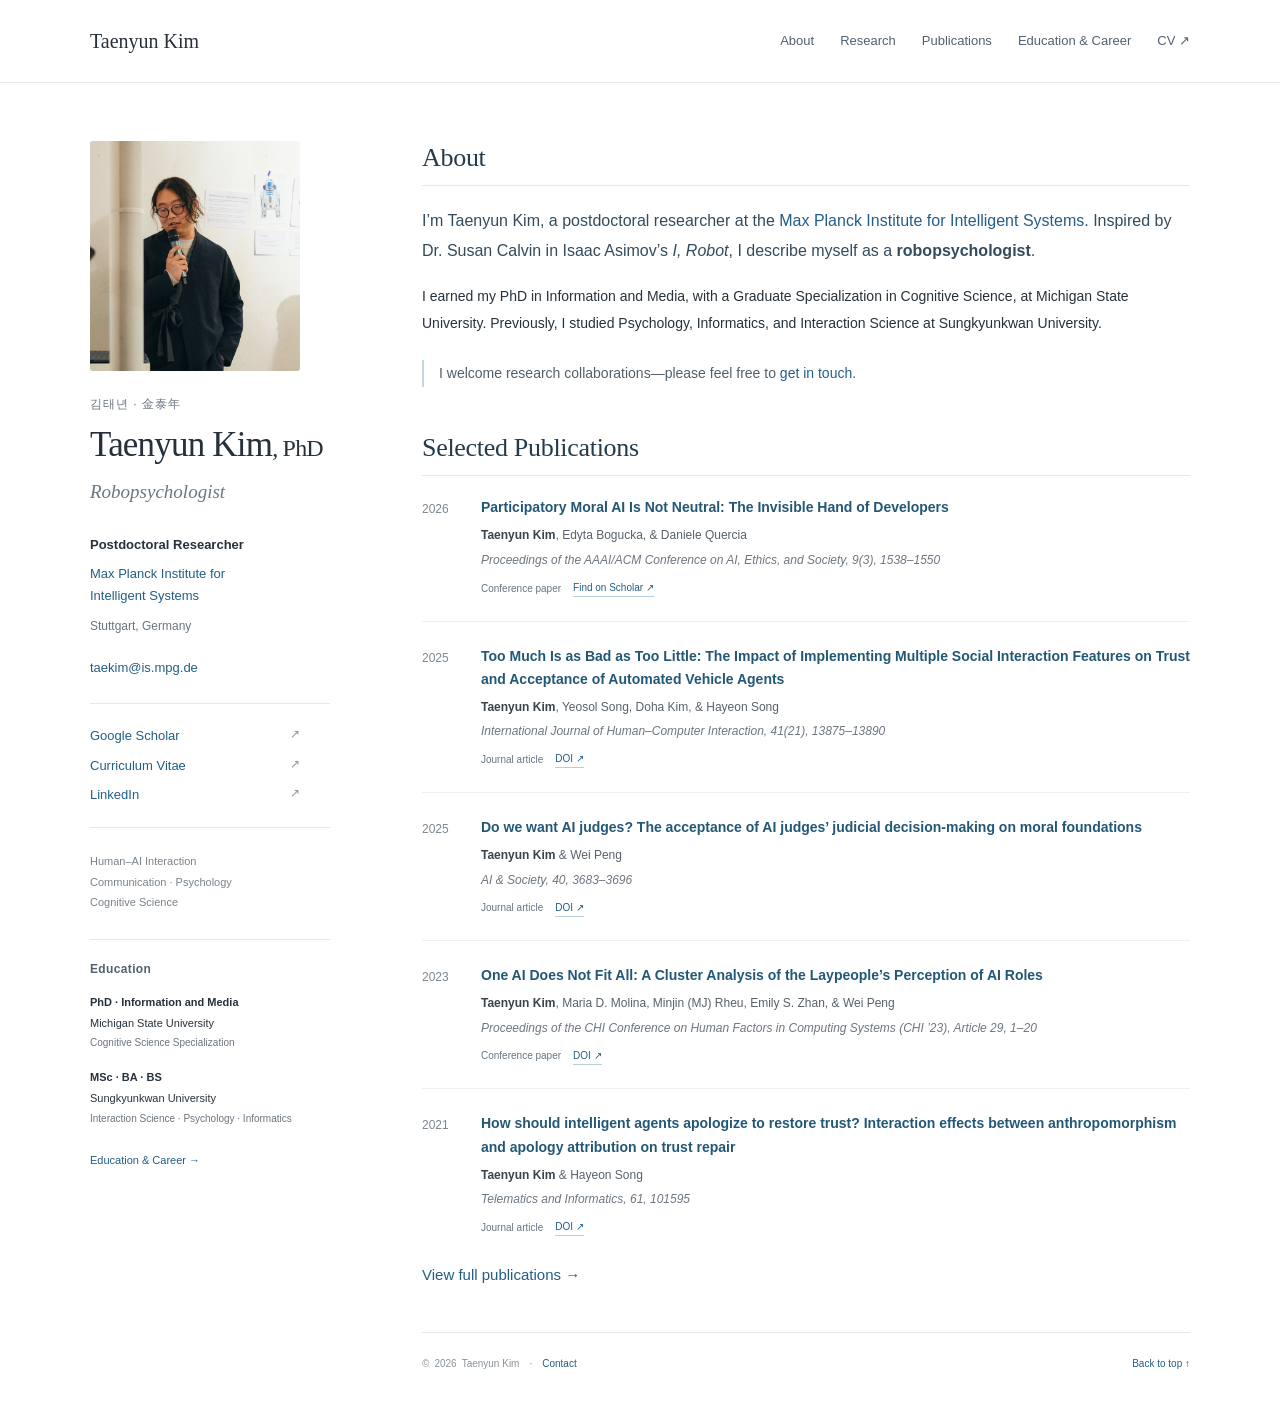
==== index.html @ 1da8526d "Shorten sidebar education and link Education and Career page" ====
<!doctype html>
<html lang="en">
<head>
<meta charset="utf-8"><meta name="viewport" content="width=device-width,initial-scale=1">
<meta name="description" content="Taenyun Kim, PhD — Postdoctoral Researcher at the Max Planck Institute for Intelligent Systems. Research on human–AI interaction, trust, and morality.">
<meta name="theme-color" content="#ffffff"><title>Taenyun Kim | Academic Website</title>
<link rel="stylesheet" href="publications.css">
<style>.profile-photo{position:relative;width:210px;max-width:100%;aspect-ratio:21/23;overflow:hidden;border-radius:3px;margin:0 0 23px;background:#eee}.profile-photo img{position:absolute;width:200%;height:auto;max-width:none;left:-22%;top:-62%}@media(max-width:600px){.profile-photo{width:180px;margin-bottom:20px}}</style>
<style>
#about{margin-bottom:44px}#about>p:first-of-type{font-size:16px;line-height:1.9;color:#344b5d}
.research-story{display:grid;grid-template-columns:minmax(0,1fr);gap:24px}
.intro-quote{margin:0;padding:18px 22px;background:#f7f9fb;border-left:2px solid #c5d7e3}
.intro-quote blockquote{margin:0;font:italic 14px/1.85 Georgia,'Times New Roman',serif;color:#667681}
.intro-quote blockquote p{margin:0 0 10px}
.intro-quote figcaption{font-size:10px;line-height:1.7;color:#6c747d}
.research-introduction p,.research-focus p{font-size:14px;line-height:1.95}
.research-introduction>p:first-child:first-letter{font-family:Georgia,'Times New Roman',serif}
.research-focus{margin-top:8px;color:#52616f}
@media(min-width:1400px){.page-layout{max-width:1200px;grid-template-columns:260px minmax(0,1fr);gap:72px}.header-inner{max-width:1200px}.research-story{grid-template-columns:minmax(0,.85fr) minmax(0,1.25fr);gap:28px;align-items:start}.intro-quote{padding:16px 18px}}
@media(max-width:600px){.intro-quote{padding:16px}.intro-quote blockquote{font-size:13px}.research-story{gap:20px}#about>p:first-of-type{font-size:15px}}
</style>
<style>
.profile{position:static}
.profile-education{margin:26px 0 0;padding-top:20px;border-top:1px solid var(--line)}
.profile-education h2{font:600 12px/1.5 var(--sans);letter-spacing:.03em;border:0;padding:0;margin:0 0 16px;color:#52616f}
.profile-education .education-list>div{display:block;margin-bottom:18px}
.profile-education .dates{display:block;font-size:10px;margin-bottom:3px}
.profile-education .education-list h3{font-size:11px;line-height:1.6}
.profile-education .education-list p{font-size:11px;line-height:1.6;margin:3px 0}
.profile-education .education-list .detail{font-size:10px}
@media(max-width:600px){.profile-education .education-list{display:grid;grid-template-columns:repeat(auto-fit,minmax(180px,1fr));gap:0 20px}.profile-education{margin-top:22px}}
</style></head>
<body>
<a class="skip" href="#main">Skip to content</a>
<header class="site-header"><div class="header-inner"><a class="site-name" href="#">Taenyun Kim</a><nav aria-label="Main navigation"><a href="#about">About</a><a href="research.html">Research</a><a href="publications.html">Publications</a><a href="background.html">Education &amp; Career</a><a href="https://drive.google.com/file/d/1VR3HhSXEmFa_HdypXKgpHRJdRjSdIzKg/view" target="_blank" rel="noopener">CV ↗</a></nav></div></header>
<div class="page-layout">
<aside class="profile" aria-label="Researcher profile">
<div class="profile-photo"><img src="assets/taenyun-kim.jpg" alt="Taenyun Kim speaking at a research presentation" width="1280" height="1920" fetchpriority="high"></div>
<p class="name-korean" lang="ko">김태년 · 金泰年</p><h1>Taenyun Kim<span>, PhD</span></h1><p class="identity">Robopsychologist</p>
<div class="affiliation"><strong>Postdoctoral Researcher</strong><a href="https://is.mpg.de/" target="_blank" rel="noopener">Max Planck Institute for<br>Intelligent Systems</a><p>Stuttgart, Germany</p></div>
<a class="profile-email" href="mailto:taekim@is.mpg.de">taekim@is.mpg.de</a>
<ul class="profile-links"><li><a href="https://scholar.google.com/citations?user=Z7eBaGgAAAAJ" target="_blank" rel="noopener">Google Scholar <span>↗</span></a></li><li><a href="https://drive.google.com/file/d/1VR3HhSXEmFa_HdypXKgpHRJdRjSdIzKg/view" target="_blank" rel="noopener">Curriculum Vitae <span>↗</span></a></li><li><a href="https://www.linkedin.com/in/taenyunkim/" target="_blank" rel="noopener">LinkedIn <span>↗</span></a></li></ul>
<p class="profile-note">Human–AI Interaction<br>Communication · Psychology<br>Cognitive Science</p>
<section id="education" class="profile-education"><h2>Education</h2><div class="education-list"><div><h3>PhD · Information and Media</h3><p>Michigan State University</p><p class="detail">Cognitive Science Specialization</p></div><div><h3>MSc · BA · BS</h3><p>Sungkyunkwan University</p><p class="detail">Interaction Science · Psychology · Informatics</p></div></div><a href="background.html" style="font-size:11px">Education &amp; Career →</a></section></aside>
<main id="main">
<section id="about"><h2>About</h2>
<p>I’m Taenyun Kim, a postdoctoral researcher at the <a href="https://is.mpg.de/">Max Planck Institute for Intelligent Systems</a>. Inspired by Dr. Susan Calvin in Isaac Asimov’s <cite>I, Robot</cite>, I describe myself as a <strong>robopsychologist</strong>.</p>

<p>I earned my PhD in Information and Media, with a Graduate Specialization in Cognitive Science, at Michigan State University. Previously, I studied Psychology, Informatics, and Interaction Science at Sungkyunkwan University.</p>
<p class="collaboration">I welcome research collaborations—please feel free to <a href="mailto:taekim@is.mpg.de">get in touch</a>.</p></section>


<section class="publication-overview" id="selected-publications"><h2>Selected Publications</h2><ol class="publication-list"><li data-year="2026" data-topics="[&quot;Morality &amp; ethics&quot;, &quot;Generative AI&quot;]"><div class="pub-year">2026</div><div><h3><a href="https://scholar.google.com/scholar?q=Participatory%20Moral%20AI%20Is%20Not%20Neutral%3A%20The%20Invisible%20Hand%20of%20Developers" target="_blank" rel="noopener">Participatory Moral AI Is Not Neutral: The Invisible Hand of Developers</a></h3><p><strong>Taenyun Kim</strong>, Edyta Bogucka, &amp; Daniele Quercia</p><p class="venue">Proceedings of the AAAI/ACM Conference on AI, Ethics, and Society, 9(3), 1538–1550</p><div class="pub-meta"><span class="pub-type">Conference paper</span><a class="paper-link" href="https://scholar.google.com/scholar?q=Participatory%20Moral%20AI%20Is%20Not%20Neutral%3A%20The%20Invisible%20Hand%20of%20Developers" target="_blank" rel="noopener">Find on Scholar ↗</a></div></div></li><li data-year="2025" data-topics="[&quot;Trust &amp; cooperation&quot;, &quot;Minds &amp; mental models&quot;]"><div class="pub-year">2025</div><div><h3><a href="https://doi.org/10.1080/10447318.2025.2477744" target="_blank" rel="noopener">Too Much Is as Bad as Too Little: The Impact of Implementing Multiple Social Interaction Features on Trust and Acceptance of Automated Vehicle Agents</a></h3><p><strong>Taenyun Kim</strong>, Yeosol Song, Doha Kim, &amp; Hayeon Song</p><p class="venue">International Journal of Human–Computer Interaction, 41(21), 13875–13890</p><div class="pub-meta"><span class="pub-type">Journal article</span><a class="paper-link" href="https://doi.org/10.1080/10447318.2025.2477744" target="_blank" rel="noopener">DOI ↗</a></div></div></li><li data-year="2025" data-topics="[&quot;Morality &amp; ethics&quot;]"><div class="pub-year">2025</div><div><h3><a href="https://doi.org/10.1007/s00146-024-02121-9" target="_blank" rel="noopener">Do we want AI judges? The acceptance of AI judges’ judicial decision-making on moral foundations</a></h3><p><strong>Taenyun Kim</strong> &amp; Wei Peng</p><p class="venue">AI &amp; Society, 40, 3683–3696</p><div class="pub-meta"><span class="pub-type">Journal article</span><a class="paper-link" href="https://doi.org/10.1007/s00146-024-02121-9" target="_blank" rel="noopener">DOI ↗</a></div></div></li><li data-year="2023" data-topics="[&quot;Minds &amp; mental models&quot;]"><div class="pub-year">2023</div><div><h3><a href="https://doi.org/10.1145/3544548.3581340" target="_blank" rel="noopener">One AI Does Not Fit All: A Cluster Analysis of the Laypeople’s Perception of AI Roles</a></h3><p><strong>Taenyun Kim</strong>, Maria D. Molina, Minjin (MJ) Rheu, Emily S. Zhan, &amp; Wei Peng</p><p class="venue">Proceedings of the CHI Conference on Human Factors in Computing Systems (CHI ’23), Article 29, 1–20</p><div class="pub-meta"><span class="pub-type">Conference paper</span><a class="paper-link" href="https://doi.org/10.1145/3544548.3581340" target="_blank" rel="noopener">DOI ↗</a></div></div></li><li data-year="2021" data-topics="[&quot;Trust &amp; cooperation&quot;, &quot;Minds &amp; mental models&quot;]"><div class="pub-year">2021</div><div><h3><a href="https://doi.org/10.1016/j.tele.2021.101595" target="_blank" rel="noopener">How should intelligent agents apologize to restore trust? Interaction effects between anthropomorphism and apology attribution on trust repair</a></h3><p><strong>Taenyun Kim</strong> &amp; Hayeon Song</p><p class="venue">Telematics and Informatics, 61, 101595</p><div class="pub-meta"><span class="pub-type">Journal article</span><a class="paper-link" href="https://doi.org/10.1016/j.tele.2021.101595" target="_blank" rel="noopener">DOI ↗</a></div></div></li></ol><p style="margin-top:24px"><a href="publications.html">View full publications →</a></p></section>

<footer>© <span id="year">2026</span> Taenyun Kim <span class="footer-dot">·</span> <a href="mailto:taekim@is.mpg.de">Contact</a><a class="back-top" href="#">Back to top ↑</a></footer>
</main></div><script>document.getElementById('year').textContent=new Date().getFullYear();</script>


<script>if(location.hash === "#publications") location.replace("publications.html"); if(location.hash === "#research") location.replace("research.html");</script>
</body></html>
---- publications.css ----
:root{--ink:#26313b;--muted:#6c747d;--blue:#235e87;--line:#e5e8ec;--serif:Georgia,'Times New Roman',serif;--sans:-apple-system,BlinkMacSystemFont,'Segoe UI',Arial,sans-serif}*{box-sizing:border-box}html{scroll-behavior:smooth;scroll-padding-top:95px}body{margin:0;color:var(--ink);background:#fff;font:15px/1.8 var(--sans);-webkit-font-smoothing:antialiased}a{color:var(--blue);text-decoration:none}a:hover{text-decoration:underline;text-underline-offset:3px}a:focus-visible{outline:2px solid var(--blue);outline-offset:4px}strong{font-weight:600}.site-header{border-bottom:1px solid var(--line);background:#fff}.header-inner{max-width:1100px;margin:auto;display:flex;justify-content:space-between;align-items:center;padding:23px 0}.site-name{font-family:var(--serif);font-size:20px;color:var(--ink)}nav{display:flex;gap:26px;font-size:13px}nav a{color:#52616f}.page-layout{max-width:1100px;margin:58px auto 0;display:grid;grid-template-columns:260px minmax(0,1fr);gap:72px}.profile{align-self:start;position:sticky;top:40px;padding-right:20px}.name-korean{font-size:12px;color:var(--muted);letter-spacing:1px;margin:0 0 8px}h1{font:normal 35px/1.2 var(--serif);letter-spacing:-.8px;margin:0 0 9px}h1 span{font-size:24px}.identity{font-family:var(--serif);font-style:italic;color:#6b7680;font-size:19px;margin:0 0 25px}.affiliation{font-size:13px;line-height:1.7}.affiliation strong{display:block;margin-bottom:7px}.affiliation a{display:block}.affiliation p{margin:9px 0 17px;color:var(--muted);font-size:12px}.profile-email{font-size:13px}.profile-links{list-style:none;margin:23px 0;padding:14px 0;border-top:1px solid var(--line);border-bottom:1px solid var(--line);font-size:13px}.profile-links li{margin:6px 0}.profile-links a{display:flex;justify-content:space-between;max-width:210px}.profile-links span{color:#8796a3;font-size:12px}.profile-note{font-size:11px;color:#7a828a;line-height:1.9;margin-top:22px}main{min-width:0}section{margin:0 0 44px}h2{font:normal 26px/1.3 var(--serif);color:#253b4d;letter-spacing:-.3px;margin:0 0 20px;padding-bottom:10px;border-bottom:1px solid var(--line)}p{margin:0 0 16px}#about p{font-size:14px;line-height:1.95}.collaboration{padding-left:15px;border-left:2px solid #c5d7e3;color:#52606a;margin-top:23px}.research-list{margin:0}.research-list>div{margin:0 0 16px;padding-left:15px;position:relative}.research-list>div:before{content:'·';position:absolute;left:0;top:-1px;color:var(--blue);font-weight:bold}dt{font-size:14px;font-weight:600}dd{font-size:13px;color:var(--muted);margin:2px 0 0}.section-heading{display:flex;justify-content:space-between;align-items:baseline;border-bottom:1px solid var(--line);gap:15px}.section-heading h2{border:0;margin:0;padding-bottom:10px}.section-heading>a{font-size:11px;white-space:nowrap}.section-note{font-size:12px;color:var(--muted);margin-top:12px;margin-bottom:20px}.publication-list{list-style:none;padding:0;margin:0}.publication-list li{display:grid;grid-template-columns:43px minmax(0,1fr);gap:16px;padding:0 0 23px;margin-bottom:23px;border-bottom:1px solid #eef0f2}.publication-list li:last-child{margin-bottom:0;border:0;padding-bottom:0}.pub-year{font-size:12px;color:#7c8791;padding-top:3px;font-variant-numeric:tabular-nums}h3{font-size:14px;font-weight:600;line-height:1.65;margin:0 0 6px}.publication-list h3 a{color:#235776}.publication-list p{font-size:12px;line-height:1.8;margin:3px 0;color:#58616b}.publication-list p strong{color:#39434d}.publication-list .venue{font-style:italic;color:#6d7680}.paper-link{font-size:10px;border-bottom:1px solid #b8cedc;display:inline-block;margin-top:5px;line-height:1.6}.education-list>div{display:grid;grid-template-columns:92px minmax(0,1fr);gap:16px;margin-bottom:22px}.dates{font-size:12px;color:#7c8791;padding-top:2px;font-variant-numeric:tabular-nums}.education-list h3{margin:0;font-size:13px}.education-list p{font-size:12px;margin:2px 0}.education-list .detail{color:var(--muted);font-size:11px}footer{border-top:1px solid var(--line);padding:22px 0 35px;font-size:10px;color:#8a929a;display:flex;align-items:center;gap:5px}.footer-dot{margin:0 5px}.back-top{margin-left:auto}.skip{position:absolute;top:-100px;left:10px;padding:8px;background:white}.skip:focus{top:4px;z-index:5}@media(max-width:1190px){.header-inner,.page-layout{margin-left:40px;margin-right:40px}.page-layout{gap:48px;grid-template-columns:235px minmax(0,1fr)}}@media(max-width:800px){.header-inner,.page-layout{margin-left:25px;margin-right:25px}.page-layout{grid-template-columns:200px minmax(0,1fr);gap:30px}.profile{padding-right:0}h1{font-size:29px}h1 span{font-size:20px}nav{gap:18px;font-size:12px}.section-heading{display:block}.section-heading>a{display:inline-block;padding-bottom:10px}.section-heading h2{padding-bottom:6px}}@media(max-width:600px){html{scroll-padding-top:20px}.header-inner{padding:17px 0;align-items:flex-start;gap:20px}.site-name{display:none}nav{gap:20px;flex-wrap:wrap;row-gap:8px;font-size:12px}.page-layout{display:block;margin-top:35px}.profile{position:static;border-bottom:1px solid var(--line);padding-bottom:25px;margin-bottom:30px}h1{font-size:35px}.identity{margin-bottom:18px}.affiliation{font-size:13px}.affiliation a br{display:none}.affiliation p{margin-bottom:9px}.profile-links{display:flex;gap:20px;border:0;margin:12px 0 0;padding:0;font-size:12px}.profile-links a{gap:5px}.profile-note{display:none}h2{font-size:24px}#about p{font-size:14px}section{margin-bottom:35px}.section-heading{display:flex;align-items:baseline}.section-heading h2{font-size:23px}.section-heading>a{font-size:10px;padding-bottom:0}.publication-list li{gap:10px;grid-template-columns:35px minmax(0,1fr)}.publication-list h3{font-size:13px}.education-list>div{grid-template-columns:78px minmax(0,1fr);gap:12px}.dates{font-size:11px}}@media(prefers-reduced-motion:reduce){html{scroll-behavior:auto}}

.publication-filters[hidden],.publication-list>li[hidden],#publication-empty[hidden]{display:none}.publication-filters{display:flex;align-items:end;gap:14px;background:#f7f9fb;border:1px solid var(--line);border-radius:4px;padding:15px;margin:20px 0 10px}.publication-filters>div{display:flex;flex-direction:column;gap:5px}.publication-filters>div:nth-child(2){flex:1;min-width:0}.publication-filters label{font-size:11px;font-weight:600;color:#52616f}.publication-filters select{font:12px var(--sans);background:white;color:var(--ink);border:1px solid #ccd5dd;border-radius:3px;padding:9px 28px 9px 10px;min-height:36px;max-width:100%}.publication-filters button{font:11px var(--sans);background:white;color:var(--blue);border:1px solid #ccd5dd;border-radius:3px;padding:9px 10px;min-height:36px;cursor:pointer}.publication-filters button:disabled{opacity:.45;cursor:default}.publication-filters :focus-visible{outline:2px solid var(--blue);outline-offset:3px}.publication-count{font-size:11px;color:var(--muted);margin:12px 0 24px}.pub-meta{display:flex;align-items:center;gap:12px;margin-top:8px}.pub-meta .paper-link{margin:0}.pub-type{font-size:10px;color:#657583}.pub-topics{display:flex;flex-wrap:wrap;gap:5px;margin-top:9px}.pub-topics span{font-size:9px;line-height:1.7;color:#617483;background:#f1f5f8;border-radius:3px;padding:2px 6px}.publication-note{font-size:10px;color:#7a828a;margin-top:25px;border-top:1px solid var(--line);padding-top:15px}#publication-empty{font-size:13px;color:var(--muted);padding:25px 0}@media(max-width:650px){.publication-filters{flex-wrap:wrap;gap:10px}.publication-filters>div:first-child{flex:0 0 90px}.publication-filters>div:nth-child(2){flex:1 1 180px}.publication-filters button{margin-left:auto}}

/* Topic bubbles and expandable publication years */
.publication-filters{display:block;background:transparent;border:0;padding:0;margin:22px 0 12px}
.topic-picker{border:0;padding:0;margin:0;min-width:0}
.topic-picker legend{font-size:12px;font-weight:600;color:var(--ink);padding:0}
.topic-hint{font-size:11px;color:var(--muted);margin:4px 0 12px}
.topic-bubbles{display:flex;flex-wrap:wrap;gap:8px}
.publication-filters .topic-bubble{border-radius:999px;padding:8px 13px;min-height:38px;background:#f5f8fa;color:#405d72;border:1px solid #dbe4eb;font-size:12px;margin:0;line-height:1.4}
.publication-filters .topic-bubble:hover{background:#e8f0f6;border-color:#9bb8cd}
.publication-filters .topic-bubble[aria-pressed="true"]{background:var(--blue);border-color:var(--blue);color:#fff}
.publication-year-group{border-top:1px solid var(--line);margin:0}
.publication-year-group[hidden]{display:none}
.publication-year-group summary{cursor:pointer;display:flex;align-items:center;gap:12px;padding:17px 0;list-style:none}
.publication-year-group summary::-webkit-details-marker{display:none}
.publication-year-group summary:before{content:'›';font-size:25px;color:var(--blue);line-height:1;transition:transform .15s}
.publication-year-group[open] summary:before{transform:rotate(90deg)}
.publication-year-group summary h3{font:normal 23px var(--serif);margin:0;color:#253b4d}
.year-count{font-size:11px;color:var(--muted);margin-left:auto}
.publication-year-group summary:focus-visible{outline:2px solid var(--blue);outline-offset:3px}
.publication-year-group .publication-list{padding:5px 0 26px}
.publication-year-group .publication-list>li{display:block;padding-left:0}
.publication-year-group .pub-year{display:none}
@media(prefers-reduced-motion:reduce){.publication-year-group summary:before{transition:none}}
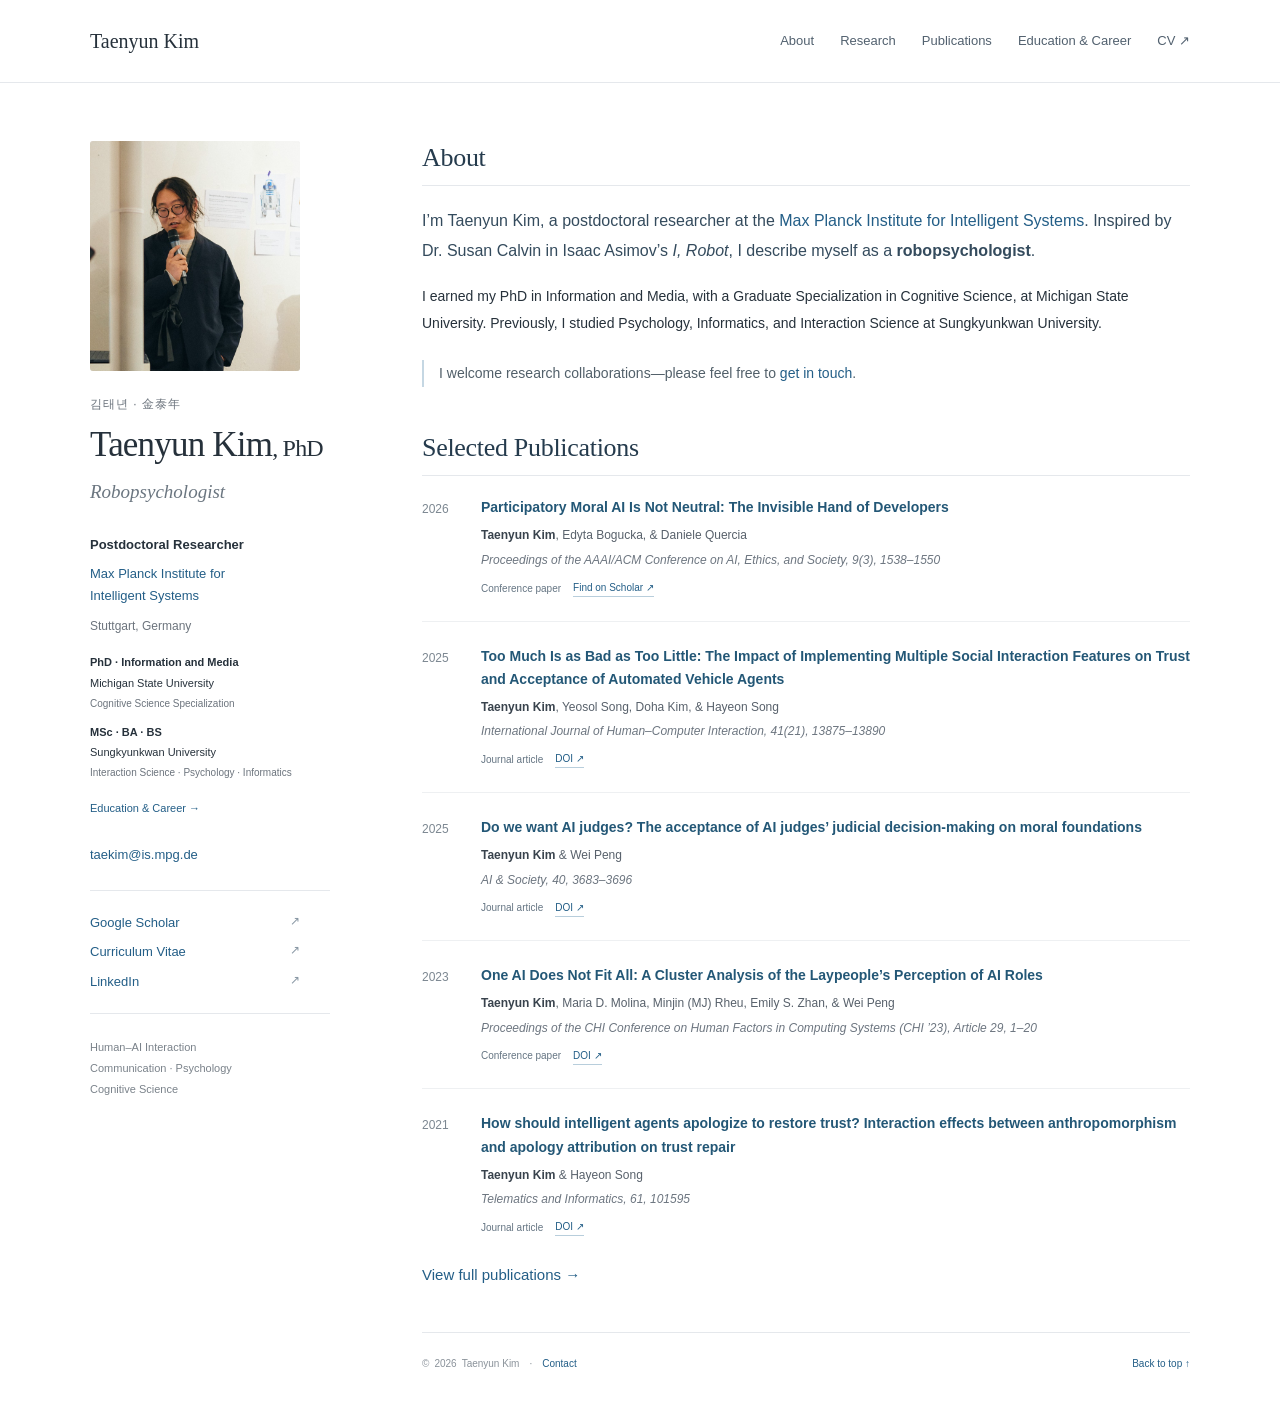
==== commit 82de7469: "Place compact academic background below affiliation without Education heading" ====
--- a/index.html
+++ b/index.html
@@ -29,7 +29,7 @@
 .profile-education .education-list p{font-size:11px;line-height:1.6;margin:3px 0}
 .profile-education .education-list .detail{font-size:10px}
 @media(max-width:600px){.profile-education .education-list{display:grid;grid-template-columns:repeat(auto-fit,minmax(180px,1fr));gap:0 20px}.profile-education{margin-top:22px}}
-</style></head>
+</style><style>.profile .profile-education{margin:18px 0 20px;padding-top:0;border-top:0}.profile .profile-education .education-list>div{margin-bottom:12px}</style></head>
 <body>
 <a class="skip" href="#main">Skip to content</a>
 <header class="site-header"><div class="header-inner"><a class="site-name" href="#">Taenyun Kim</a><nav aria-label="Main navigation"><a href="#about">About</a><a href="research.html">Research</a><a href="publications.html">Publications</a><a href="background.html">Education &amp; Career</a><a href="https://drive.google.com/file/d/1VR3HhSXEmFa_HdypXKgpHRJdRjSdIzKg/view" target="_blank" rel="noopener">CV ↗</a></nav></div></header>
@@ -38,10 +38,11 @@
 <div class="profile-photo"><img src="assets/taenyun-kim.jpg" alt="Taenyun Kim speaking at a research presentation" width="1280" height="1920" fetchpriority="high"></div>
 <p class="name-korean" lang="ko">김태년 · 金泰年</p><h1>Taenyun Kim<span>, PhD</span></h1><p class="identity">Robopsychologist</p>
 <div class="affiliation"><strong>Postdoctoral Researcher</strong><a href="https://is.mpg.de/" target="_blank" rel="noopener">Max Planck Institute for<br>Intelligent Systems</a><p>Stuttgart, Germany</p></div>
+<div id="education" class="profile-education" aria-label="Academic background"><div class="education-list"><div><h3>PhD · Information and Media</h3><p>Michigan State University</p><p class="detail">Cognitive Science Specialization</p></div><div><h3>MSc · BA · BS</h3><p>Sungkyunkwan University</p><p class="detail">Interaction Science · Psychology · Informatics</p></div></div><a href="background.html" style="font-size:11px">Education &amp; Career →</a></div>
 <a class="profile-email" href="mailto:taekim@is.mpg.de">taekim@is.mpg.de</a>
 <ul class="profile-links"><li><a href="https://scholar.google.com/citations?user=Z7eBaGgAAAAJ" target="_blank" rel="noopener">Google Scholar <span>↗</span></a></li><li><a href="https://drive.google.com/file/d/1VR3HhSXEmFa_HdypXKgpHRJdRjSdIzKg/view" target="_blank" rel="noopener">Curriculum Vitae <span>↗</span></a></li><li><a href="https://www.linkedin.com/in/taenyunkim/" target="_blank" rel="noopener">LinkedIn <span>↗</span></a></li></ul>
 <p class="profile-note">Human–AI Interaction<br>Communication · Psychology<br>Cognitive Science</p>
-<section id="education" class="profile-education"><h2>Education</h2><div class="education-list"><div><h3>PhD · Information and Media</h3><p>Michigan State University</p><p class="detail">Cognitive Science Specialization</p></div><div><h3>MSc · BA · BS</h3><p>Sungkyunkwan University</p><p class="detail">Interaction Science · Psychology · Informatics</p></div></div><a href="background.html" style="font-size:11px">Education &amp; Career →</a></section></aside>
+</aside>
 <main id="main">
 <section id="about"><h2>About</h2>
 <p>I’m Taenyun Kim, a postdoctoral researcher at the <a href="https://is.mpg.de/">Max Planck Institute for Intelligent Systems</a>. Inspired by Dr. Susan Calvin in Isaac Asimov’s <cite>I, Robot</cite>, I describe myself as a <strong>robopsychologist</strong>.</p>
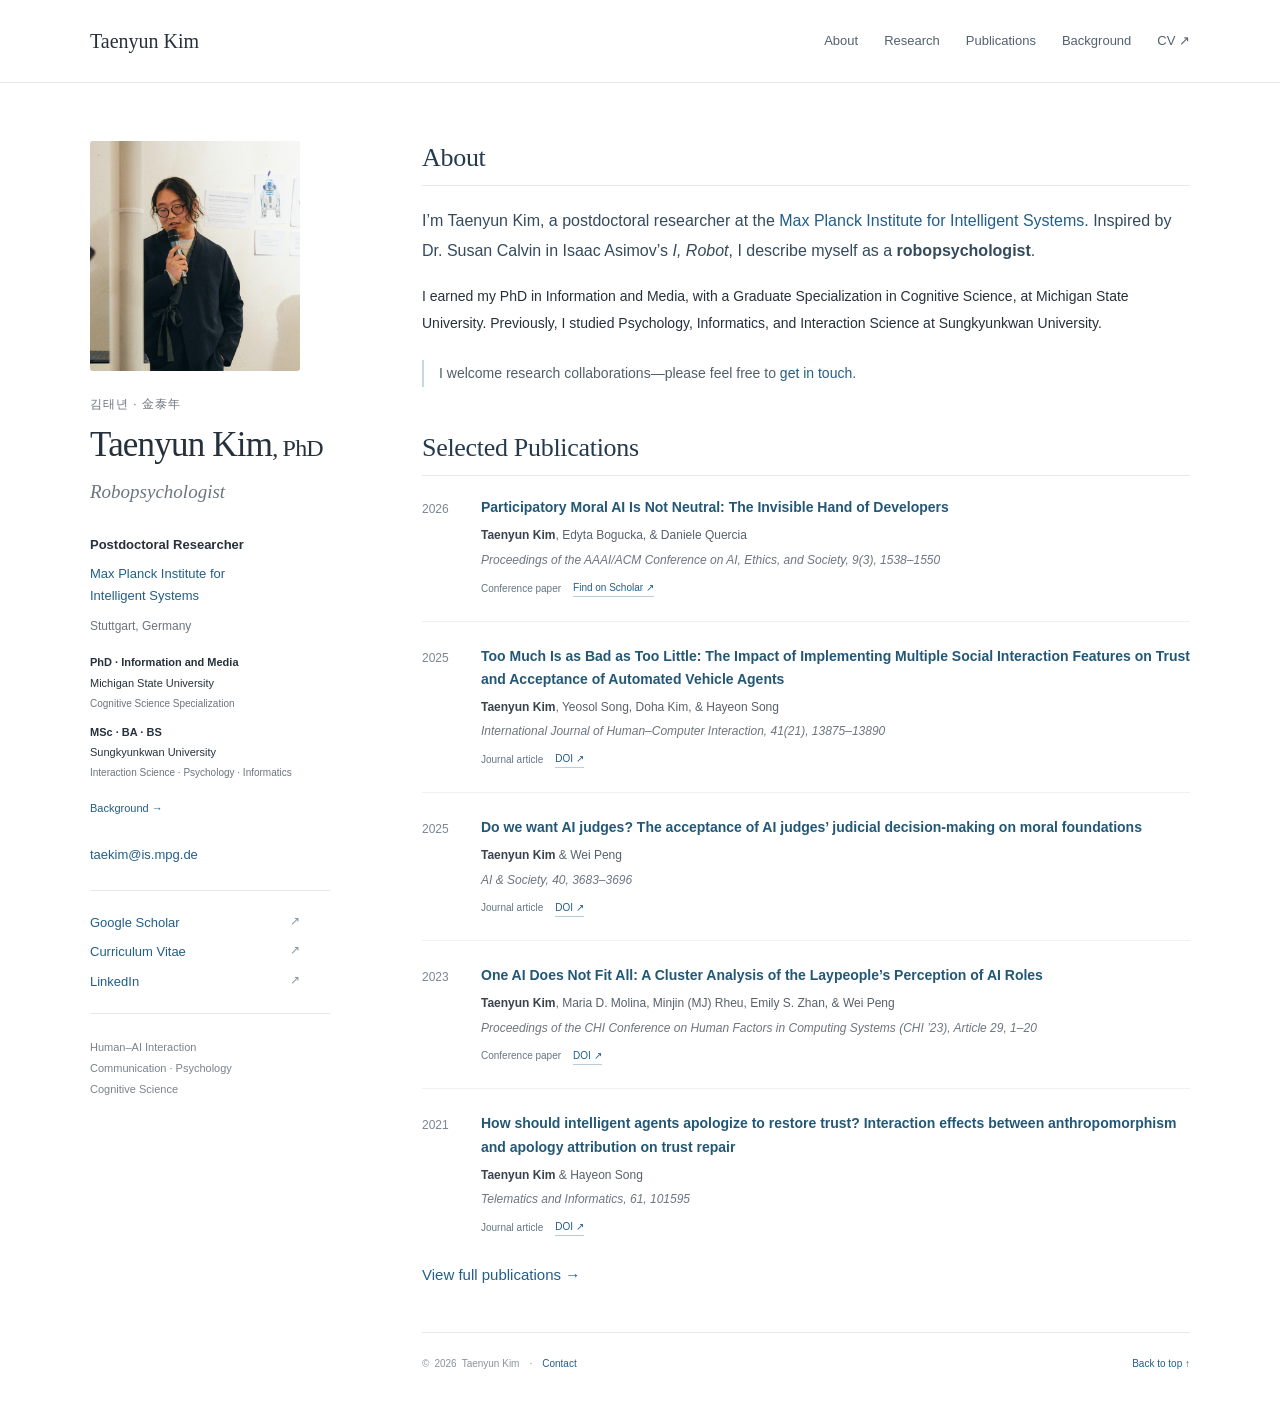
==== commit 13b8d257: "Rename Education and Career navigation to Background" ====
--- a/index.html
+++ b/index.html
@@ -32,13 +32,13 @@
 </style><style>.profile .profile-education{margin:18px 0 20px;padding-top:0;border-top:0}.profile .profile-education .education-list>div{margin-bottom:12px}</style></head>
 <body>
 <a class="skip" href="#main">Skip to content</a>
-<header class="site-header"><div class="header-inner"><a class="site-name" href="#">Taenyun Kim</a><nav aria-label="Main navigation"><a href="#about">About</a><a href="research.html">Research</a><a href="publications.html">Publications</a><a href="background.html">Education &amp; Career</a><a href="https://drive.google.com/file/d/1VR3HhSXEmFa_HdypXKgpHRJdRjSdIzKg/view" target="_blank" rel="noopener">CV ↗</a></nav></div></header>
+<header class="site-header"><div class="header-inner"><a class="site-name" href="#">Taenyun Kim</a><nav aria-label="Main navigation"><a href="#about">About</a><a href="research.html">Research</a><a href="publications.html">Publications</a><a href="background.html">Background</a><a href="https://drive.google.com/file/d/1VR3HhSXEmFa_HdypXKgpHRJdRjSdIzKg/view" target="_blank" rel="noopener">CV ↗</a></nav></div></header>
 <div class="page-layout">
 <aside class="profile" aria-label="Researcher profile">
 <div class="profile-photo"><img src="assets/taenyun-kim.jpg" alt="Taenyun Kim speaking at a research presentation" width="1280" height="1920" fetchpriority="high"></div>
 <p class="name-korean" lang="ko">김태년 · 金泰年</p><h1>Taenyun Kim<span>, PhD</span></h1><p class="identity">Robopsychologist</p>
 <div class="affiliation"><strong>Postdoctoral Researcher</strong><a href="https://is.mpg.de/" target="_blank" rel="noopener">Max Planck Institute for<br>Intelligent Systems</a><p>Stuttgart, Germany</p></div>
-<div id="education" class="profile-education" aria-label="Academic background"><div class="education-list"><div><h3>PhD · Information and Media</h3><p>Michigan State University</p><p class="detail">Cognitive Science Specialization</p></div><div><h3>MSc · BA · BS</h3><p>Sungkyunkwan University</p><p class="detail">Interaction Science · Psychology · Informatics</p></div></div><a href="background.html" style="font-size:11px">Education &amp; Career →</a></div>
+<div id="education" class="profile-education" aria-label="Academic background"><div class="education-list"><div><h3>PhD · Information and Media</h3><p>Michigan State University</p><p class="detail">Cognitive Science Specialization</p></div><div><h3>MSc · BA · BS</h3><p>Sungkyunkwan University</p><p class="detail">Interaction Science · Psychology · Informatics</p></div></div><a href="background.html" style="font-size:11px">Background →</a></div>
 <a class="profile-email" href="mailto:taekim@is.mpg.de">taekim@is.mpg.de</a>
 <ul class="profile-links"><li><a href="https://scholar.google.com/citations?user=Z7eBaGgAAAAJ" target="_blank" rel="noopener">Google Scholar <span>↗</span></a></li><li><a href="https://drive.google.com/file/d/1VR3HhSXEmFa_HdypXKgpHRJdRjSdIzKg/view" target="_blank" rel="noopener">Curriculum Vitae <span>↗</span></a></li><li><a href="https://www.linkedin.com/in/taenyunkim/" target="_blank" rel="noopener">LinkedIn <span>↗</span></a></li></ul>
 <p class="profile-note">Human–AI Interaction<br>Communication · Psychology<br>Cognitive Science</p>
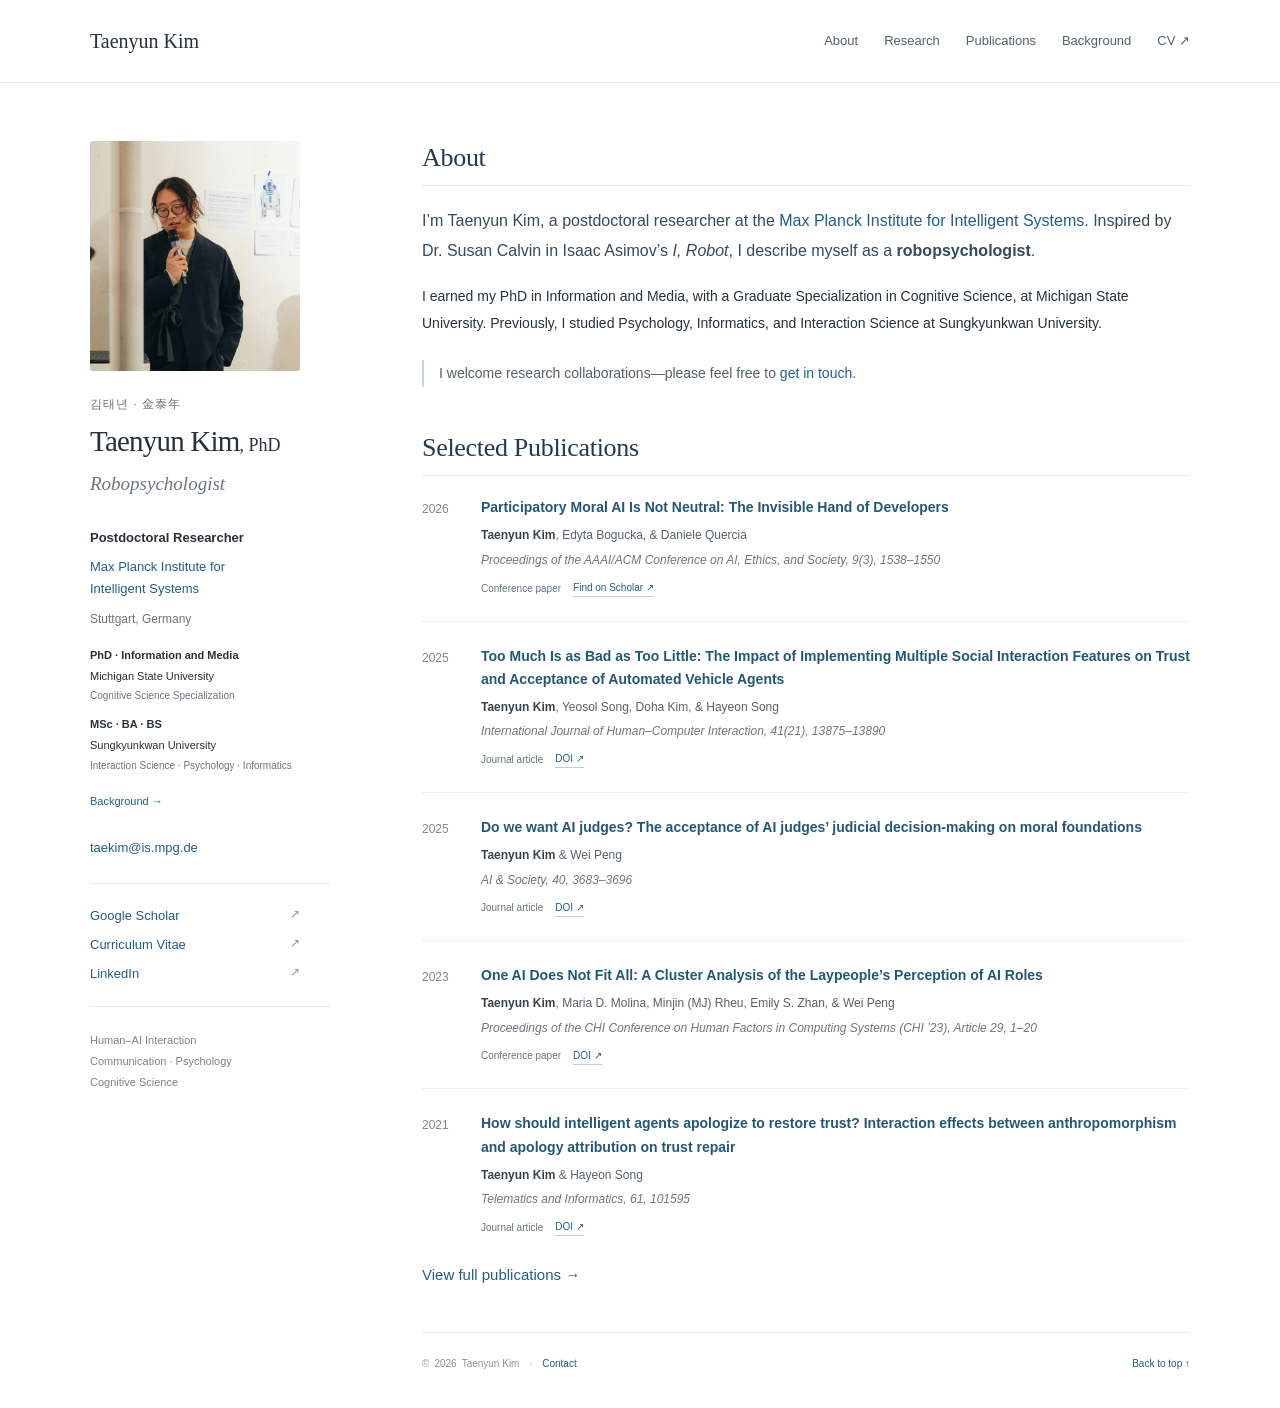
==== commit 59530cdc: "Keep profile name and PhD on one line on desktop" ====
--- a/index.html
+++ b/index.html
@@ -29,10 +29,13 @@
 .profile-education .education-list p{font-size:11px;line-height:1.6;margin:3px 0}
 .profile-education .education-list .detail{font-size:10px}
 @media(max-width:600px){.profile-education .education-list{display:grid;grid-template-columns:repeat(auto-fit,minmax(180px,1fr));gap:0 20px}.profile-education{margin-top:22px}}
-</style><style>.profile .profile-education{margin:18px 0 20px;padding-top:0;border-top:0}.profile .profile-education .education-list>div{margin-bottom:12px}</style></head>
+</style><style>.profile .profile-education{margin:18px 0 20px;padding-top:0;border-top:0}.profile .profile-education .education-list>div{margin-bottom:12px}</style><style>
+@media(min-width:601px){.profile h1{font-size:29px;letter-spacing:-.8px;white-space:nowrap}.profile h1 span{font-size:18px;letter-spacing:0}}
+@media(min-width:601px) and (max-width:800px){.profile h1{font-size:26px}.profile h1 span{font-size:16px}}
+</style></head>
 <body>
 <a class="skip" href="#main">Skip to content</a>
-<header class="site-header"><div class="header-inner"><a class="site-name" href="#">Taenyun Kim</a><nav aria-label="Main navigation"><a href="#about">About</a><a href="research.html">Research</a><a href="publications.html">Publications</a><a href="background.html">Background</a><a href="https://drive.google.com/file/d/1VR3HhSXEmFa_HdypXKgpHRJdRjSdIzKg/view" target="_blank" rel="noopener">CV ↗</a></nav></div></header>
+<header class="site-header"><div class="header-inner"><a class="site-name" href="#">Taenyun Kim</a><nav aria-label="Main navigation"><a href="#about">About</a><a href="research.html">Research</a><a href="publications.html">Publications</a><a href="background.html">Background</a><a href="assets/CV_Taenyun_Kim.pdf" target="_blank" rel="noopener">CV ↗</a></nav></div></header>
 <div class="page-layout">
 <aside class="profile" aria-label="Researcher profile">
 <div class="profile-photo"><img src="assets/taenyun-kim.jpg" alt="Taenyun Kim speaking at a research presentation" width="1280" height="1920" fetchpriority="high"></div>
@@ -40,7 +43,7 @@
 <div class="affiliation"><strong>Postdoctoral Researcher</strong><a href="https://is.mpg.de/" target="_blank" rel="noopener">Max Planck Institute for<br>Intelligent Systems</a><p>Stuttgart, Germany</p></div>
 <div id="education" class="profile-education" aria-label="Academic background"><div class="education-list"><div><h3>PhD · Information and Media</h3><p>Michigan State University</p><p class="detail">Cognitive Science Specialization</p></div><div><h3>MSc · BA · BS</h3><p>Sungkyunkwan University</p><p class="detail">Interaction Science · Psychology · Informatics</p></div></div><a href="background.html" style="font-size:11px">Background →</a></div>
 <a class="profile-email" href="mailto:taekim@is.mpg.de">taekim@is.mpg.de</a>
-<ul class="profile-links"><li><a href="https://scholar.google.com/citations?user=Z7eBaGgAAAAJ" target="_blank" rel="noopener">Google Scholar <span>↗</span></a></li><li><a href="https://drive.google.com/file/d/1VR3HhSXEmFa_HdypXKgpHRJdRjSdIzKg/view" target="_blank" rel="noopener">Curriculum Vitae <span>↗</span></a></li><li><a href="https://www.linkedin.com/in/taenyunkim/" target="_blank" rel="noopener">LinkedIn <span>↗</span></a></li></ul>
+<ul class="profile-links"><li><a href="https://scholar.google.com/citations?user=Z7eBaGgAAAAJ" target="_blank" rel="noopener">Google Scholar <span>↗</span></a></li><li><a href="assets/CV_Taenyun_Kim.pdf" target="_blank" rel="noopener">Curriculum Vitae <span>↗</span></a></li><li><a href="https://www.linkedin.com/in/taenyunkim/" target="_blank" rel="noopener">LinkedIn <span>↗</span></a></li></ul>
 <p class="profile-note">Human–AI Interaction<br>Communication · Psychology<br>Cognitive Science</p>
 </aside>
 <main id="main">
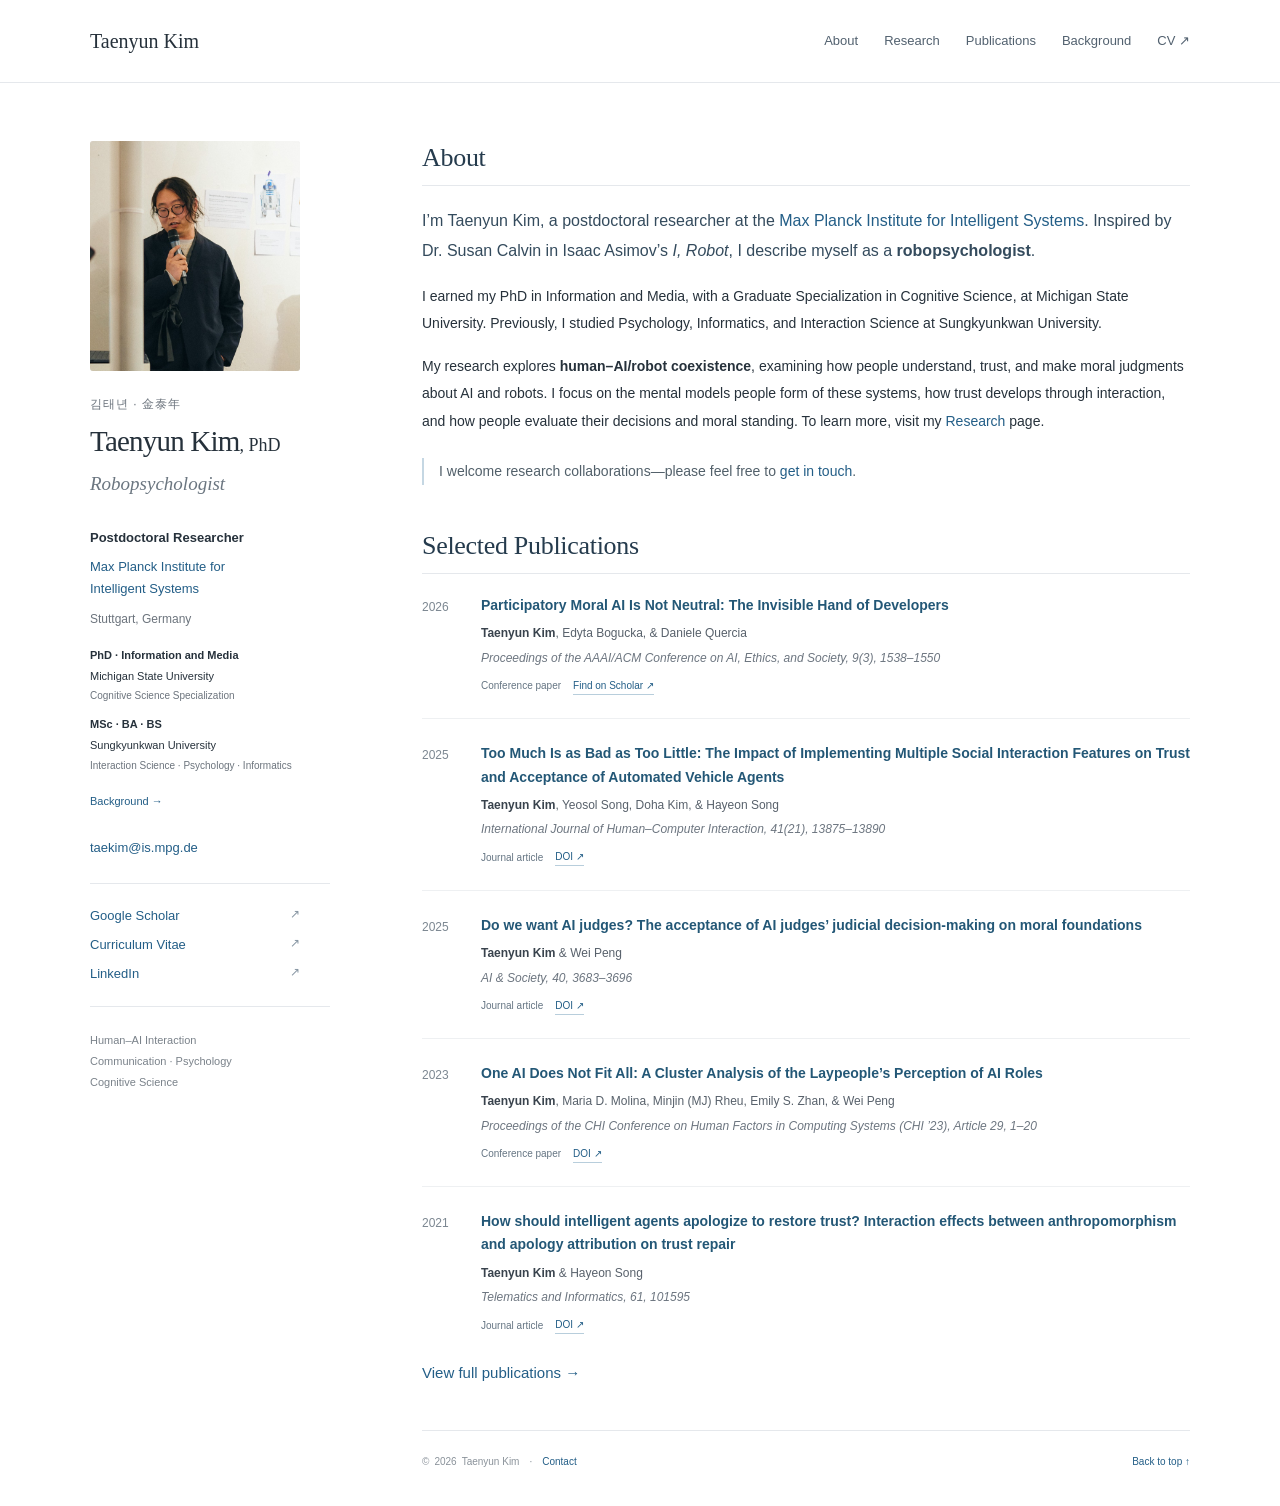
==== commit cc3bd43f: "Add research overview and Research link to About" ====
--- a/index.html
+++ b/index.html
@@ -51,6 +51,7 @@
 <p>I’m Taenyun Kim, a postdoctoral researcher at the <a href="https://is.mpg.de/">Max Planck Institute for Intelligent Systems</a>. Inspired by Dr. Susan Calvin in Isaac Asimov’s <cite>I, Robot</cite>, I describe myself as a <strong>robopsychologist</strong>.</p>
 
 <p>I earned my PhD in Information and Media, with a Graduate Specialization in Cognitive Science, at Michigan State University. Previously, I studied Psychology, Informatics, and Interaction Science at Sungkyunkwan University.</p>
+<p>My research explores <strong>human–AI/robot coexistence</strong>, examining how people understand, trust, and make moral judgments about AI and robots. I focus on the mental models people form of these systems, how trust develops through interaction, and how people evaluate their decisions and moral standing. To learn more, visit my <a href="research.html">Research</a> page.</p>
 <p class="collaboration">I welcome research collaborations—please feel free to <a href="mailto:taekim@is.mpg.de">get in touch</a>.</p></section>
 
 
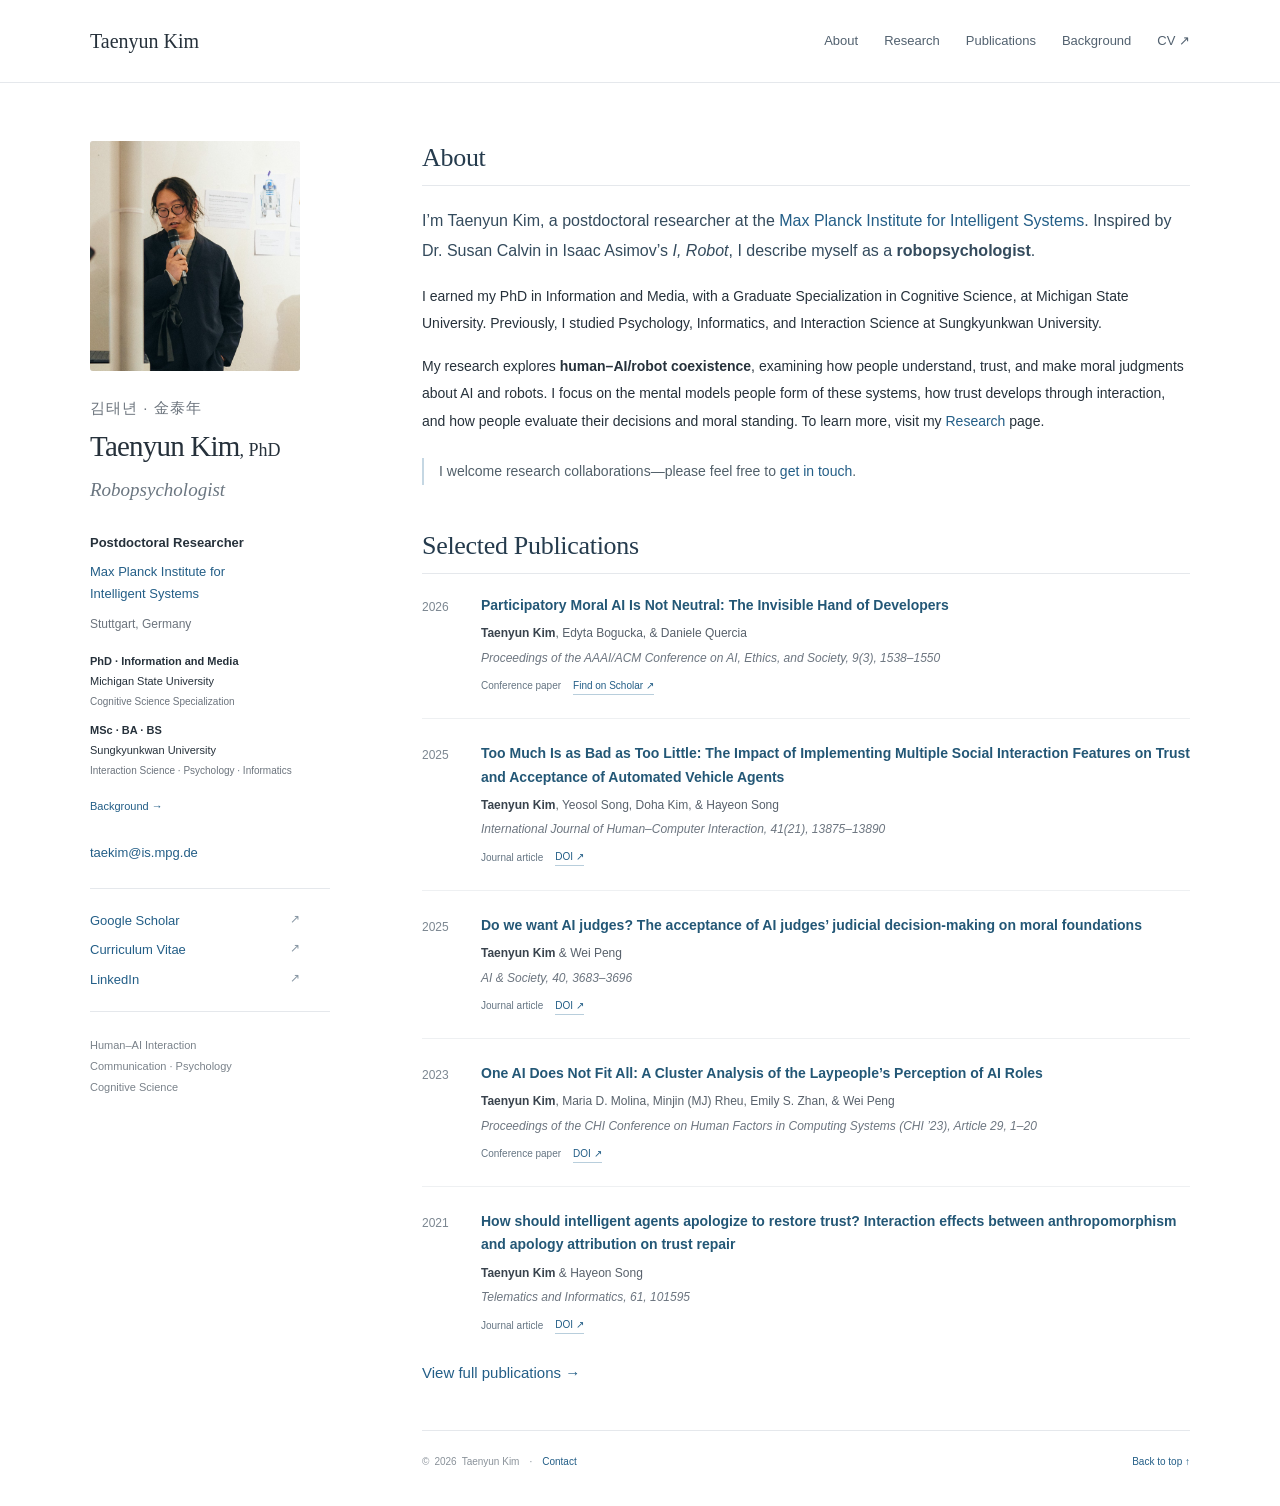
==== commit 8babe1d8: "Point About navigation to the canonical homepage in index.html" ====
--- a/index.html
+++ b/index.html
@@ -35,7 +35,7 @@
 </style></head>
 <body>
 <a class="skip" href="#main">Skip to content</a>
-<header class="site-header"><div class="header-inner"><a class="site-name" href="#">Taenyun Kim</a><nav aria-label="Main navigation"><a href="#about">About</a><a href="research.html">Research</a><a href="publications.html">Publications</a><a href="background.html">Background</a><a href="assets/CV_Taenyun_Kim.pdf" target="_blank" rel="noopener">CV ↗</a></nav></div></header>
+<header class="site-header"><div class="header-inner"><a class="site-name" href="#">Taenyun Kim</a><nav aria-label="Main navigation"><a href="https://taenyunkim.com/index.html">About</a><a href="research.html">Research</a><a href="publications.html">Publications</a><a href="background.html">Background</a><a href="assets/CV_Taenyun_Kim.pdf" target="_blank" rel="noopener">CV ↗</a></nav></div></header>
 <div class="page-layout">
 <aside class="profile" aria-label="Researcher profile">
 <div class="profile-photo"><img src="assets/taenyun-kim.jpg" alt="Taenyun Kim speaking at a research presentation" width="1280" height="1920" fetchpriority="high"></div>
--- a/publications.css
+++ b/publications.css
@@ -1,4 +1,4 @@
-:root{--ink:#26313b;--muted:#6c747d;--blue:#235e87;--line:#e5e8ec;--serif:Georgia,'Times New Roman',serif;--sans:-apple-system,BlinkMacSystemFont,'Segoe UI',Arial,sans-serif}*{box-sizing:border-box}html{scroll-behavior:smooth;scroll-padding-top:95px}body{margin:0;color:var(--ink);background:#fff;font:15px/1.8 var(--sans);-webkit-font-smoothing:antialiased}a{color:var(--blue);text-decoration:none}a:hover{text-decoration:underline;text-underline-offset:3px}a:focus-visible{outline:2px solid var(--blue);outline-offset:4px}strong{font-weight:600}.site-header{border-bottom:1px solid var(--line);background:#fff}.header-inner{max-width:1100px;margin:auto;display:flex;justify-content:space-between;align-items:center;padding:23px 0}.site-name{font-family:var(--serif);font-size:20px;color:var(--ink)}nav{display:flex;gap:26px;font-size:13px}nav a{color:#52616f}.page-layout{max-width:1100px;margin:58px auto 0;display:grid;grid-template-columns:260px minmax(0,1fr);gap:72px}.profile{align-self:start;position:sticky;top:40px;padding-right:20px}.name-korean{font-size:12px;color:var(--muted);letter-spacing:1px;margin:0 0 8px}h1{font:normal 35px/1.2 var(--serif);letter-spacing:-.8px;margin:0 0 9px}h1 span{font-size:24px}.identity{font-family:var(--serif);font-style:italic;color:#6b7680;font-size:19px;margin:0 0 25px}.affiliation{font-size:13px;line-height:1.7}.affiliation strong{display:block;margin-bottom:7px}.affiliation a{display:block}.affiliation p{margin:9px 0 17px;color:var(--muted);font-size:12px}.profile-email{font-size:13px}.profile-links{list-style:none;margin:23px 0;padding:14px 0;border-top:1px solid var(--line);border-bottom:1px solid var(--line);font-size:13px}.profile-links li{margin:6px 0}.profile-links a{display:flex;justify-content:space-between;max-width:210px}.profile-links span{color:#8796a3;font-size:12px}.profile-note{font-size:11px;color:#7a828a;line-height:1.9;margin-top:22px}main{min-width:0}section{margin:0 0 44px}h2{font:normal 26px/1.3 var(--serif);color:#253b4d;letter-spacing:-.3px;margin:0 0 20px;padding-bottom:10px;border-bottom:1px solid var(--line)}p{margin:0 0 16px}#about p{font-size:14px;line-height:1.95}.collaboration{padding-left:15px;border-left:2px solid #c5d7e3;color:#52606a;margin-top:23px}.research-list{margin:0}.research-list>div{margin:0 0 16px;padding-left:15px;position:relative}.research-list>div:before{content:'·';position:absolute;left:0;top:-1px;color:var(--blue);font-weight:bold}dt{font-size:14px;font-weight:600}dd{font-size:13px;color:var(--muted);margin:2px 0 0}.section-heading{display:flex;justify-content:space-between;align-items:baseline;border-bottom:1px solid var(--line);gap:15px}.section-heading h2{border:0;margin:0;padding-bottom:10px}.section-heading>a{font-size:11px;white-space:nowrap}.section-note{font-size:12px;color:var(--muted);margin-top:12px;margin-bottom:20px}.publication-list{list-style:none;padding:0;margin:0}.publication-list li{display:grid;grid-template-columns:43px minmax(0,1fr);gap:16px;padding:0 0 23px;margin-bottom:23px;border-bottom:1px solid #eef0f2}.publication-list li:last-child{margin-bottom:0;border:0;padding-bottom:0}.pub-year{font-size:12px;color:#7c8791;padding-top:3px;font-variant-numeric:tabular-nums}h3{font-size:14px;font-weight:600;line-height:1.65;margin:0 0 6px}.publication-list h3 a{color:#235776}.publication-list p{font-size:12px;line-height:1.8;margin:3px 0;color:#58616b}.publication-list p strong{color:#39434d}.publication-list .venue{font-style:italic;color:#6d7680}.paper-link{font-size:10px;border-bottom:1px solid #b8cedc;display:inline-block;margin-top:5px;line-height:1.6}.education-list>div{display:grid;grid-template-columns:92px minmax(0,1fr);gap:16px;margin-bottom:22px}.dates{font-size:12px;color:#7c8791;padding-top:2px;font-variant-numeric:tabular-nums}.education-list h3{margin:0;font-size:13px}.education-list p{font-size:12px;margin:2px 0}.education-list .detail{color:var(--muted);font-size:11px}footer{border-top:1px solid var(--line);padding:22px 0 35px;font-size:10px;color:#8a929a;display:flex;align-items:center;gap:5px}.footer-dot{margin:0 5px}.back-top{margin-left:auto}.skip{position:absolute;top:-100px;left:10px;padding:8px;background:white}.skip:focus{top:4px;z-index:5}@media(max-width:1190px){.header-inner,.page-layout{margin-left:40px;margin-right:40px}.page-layout{gap:48px;grid-template-columns:235px minmax(0,1fr)}}@media(max-width:800px){.header-inner,.page-layout{margin-left:25px;margin-right:25px}.page-layout{grid-template-columns:200px minmax(0,1fr);gap:30px}.profile{padding-right:0}h1{font-size:29px}h1 span{font-size:20px}nav{gap:18px;font-size:12px}.section-heading{display:block}.section-heading>a{display:inline-block;padding-bottom:10px}.section-heading h2{padding-bottom:6px}}@media(max-width:600px){html{scroll-padding-top:20px}.header-inner{padding:17px 0;align-items:flex-start;gap:20px}.site-name{display:none}nav{gap:20px;flex-wrap:wrap;row-gap:8px;font-size:12px}.page-layout{display:block;margin-top:35px}.profile{position:static;border-bottom:1px solid var(--line);padding-bottom:25px;margin-bottom:30px}h1{font-size:35px}.identity{margin-bottom:18px}.affiliation{font-size:13px}.affiliation a br{display:none}.affiliation p{margin-bottom:9px}.profile-links{display:flex;gap:20px;border:0;margin:12px 0 0;padding:0;font-size:12px}.profile-links a{gap:5px}.profile-note{display:none}h2{font-size:24px}#about p{font-size:14px}section{margin-bottom:35px}.section-heading{display:flex;align-items:baseline}.section-heading h2{font-size:23px}.section-heading>a{font-size:10px;padding-bottom:0}.publication-list li{gap:10px;grid-template-columns:35px minmax(0,1fr)}.publication-list h3{font-size:13px}.education-list>div{grid-template-columns:78px minmax(0,1fr);gap:12px}.dates{font-size:11px}}@media(prefers-reduced-motion:reduce){html{scroll-behavior:auto}}
+:root{--ink:#26313b;--muted:#6c747d;--blue:#235e87;--line:#e5e8ec;--serif:Georgia,'Times New Roman',serif;--sans:-apple-system,BlinkMacSystemFont,'Segoe UI',Arial,sans-serif}*{box-sizing:border-box}html{scroll-behavior:smooth;scroll-padding-top:95px}body{margin:0;color:var(--ink);background:#fff;font:15px/1.8 var(--sans);-webkit-font-smoothing:antialiased}a{color:var(--blue);text-decoration:none}a:hover{text-decoration:underline;text-underline-offset:3px}a:focus-visible{outline:2px solid var(--blue);outline-offset:4px}strong{font-weight:600}.site-header{border-bottom:1px solid var(--line);background:#fff}.header-inner{max-width:1100px;margin:auto;display:flex;justify-content:space-between;align-items:center;padding:23px 0}.site-name{font-family:var(--serif);font-size:20px;color:var(--ink)}nav{display:flex;gap:26px;font-size:13px}nav a{color:#52616f}.page-layout{max-width:1100px;margin:58px auto 0;display:grid;grid-template-columns:260px minmax(0,1fr);gap:72px}.profile{align-self:start;position:sticky;top:40px;padding-right:20px}.name-korean{font-size:15px;color:var(--muted);letter-spacing:1px;margin:0 0 8px}h1{font:normal 35px/1.2 var(--serif);letter-spacing:-.8px;margin:0 0 9px}h1 span{font-size:24px}.identity{font-family:var(--serif);font-style:italic;color:#6b7680;font-size:19px;margin:0 0 25px}.affiliation{font-size:13px;line-height:1.7}.affiliation strong{display:block;margin-bottom:7px}.affiliation a{display:block}.affiliation p{margin:9px 0 17px;color:var(--muted);font-size:12px}.profile-email{font-size:13px}.profile-links{list-style:none;margin:23px 0;padding:14px 0;border-top:1px solid var(--line);border-bottom:1px solid var(--line);font-size:13px}.profile-links li{margin:6px 0}.profile-links a{display:flex;justify-content:space-between;max-width:210px}.profile-links span{color:#8796a3;font-size:12px}.profile-note{font-size:11px;color:#7a828a;line-height:1.9;margin-top:22px}main{min-width:0}section{margin:0 0 44px}h2{font:normal 26px/1.3 var(--serif);color:#253b4d;letter-spacing:-.3px;margin:0 0 20px;padding-bottom:10px;border-bottom:1px solid var(--line)}p{margin:0 0 16px}#about p{font-size:14px;line-height:1.95}.collaboration{padding-left:15px;border-left:2px solid #c5d7e3;color:#52606a;margin-top:23px}.research-list{margin:0}.research-list>div{margin:0 0 16px;padding-left:15px;position:relative}.research-list>div:before{content:'·';position:absolute;left:0;top:-1px;color:var(--blue);font-weight:bold}dt{font-size:14px;font-weight:600}dd{font-size:13px;color:var(--muted);margin:2px 0 0}.section-heading{display:flex;justify-content:space-between;align-items:baseline;border-bottom:1px solid var(--line);gap:15px}.section-heading h2{border:0;margin:0;padding-bottom:10px}.section-heading>a{font-size:11px;white-space:nowrap}.section-note{font-size:12px;color:var(--muted);margin-top:12px;margin-bottom:20px}.publication-list{list-style:none;padding:0;margin:0}.publication-list li{display:grid;grid-template-columns:43px minmax(0,1fr);gap:16px;padding:0 0 23px;margin-bottom:23px;border-bottom:1px solid #eef0f2}.publication-list li:last-child{margin-bottom:0;border:0;padding-bottom:0}.pub-year{font-size:12px;color:#7c8791;padding-top:3px;font-variant-numeric:tabular-nums}h3{font-size:14px;font-weight:600;line-height:1.65;margin:0 0 6px}.publication-list h3 a{color:#235776}.publication-list p{font-size:12px;line-height:1.8;margin:3px 0;color:#58616b}.publication-list p strong{color:#39434d}.publication-list .venue{font-style:italic;color:#6d7680}.paper-link{font-size:10px;border-bottom:1px solid #b8cedc;display:inline-block;margin-top:5px;line-height:1.6}.education-list>div{display:grid;grid-template-columns:92px minmax(0,1fr);gap:16px;margin-bottom:22px}.dates{font-size:12px;color:#7c8791;padding-top:2px;font-variant-numeric:tabular-nums}.education-list h3{margin:0;font-size:13px}.education-list p{font-size:12px;margin:2px 0}.education-list .detail{color:var(--muted);font-size:11px}footer{border-top:1px solid var(--line);padding:22px 0 35px;font-size:10px;color:#8a929a;display:flex;align-items:center;gap:5px}.footer-dot{margin:0 5px}.back-top{margin-left:auto}.skip{position:absolute;top:-100px;left:10px;padding:8px;background:white}.skip:focus{top:4px;z-index:5}@media(max-width:1190px){.header-inner,.page-layout{margin-left:40px;margin-right:40px}.page-layout{gap:48px;grid-template-columns:235px minmax(0,1fr)}}@media(max-width:800px){.header-inner,.page-layout{margin-left:25px;margin-right:25px}.page-layout{grid-template-columns:200px minmax(0,1fr);gap:30px}.profile{padding-right:0}h1{font-size:29px}h1 span{font-size:20px}nav{gap:18px;font-size:12px}.section-heading{display:block}.section-heading>a{display:inline-block;padding-bottom:10px}.section-heading h2{padding-bottom:6px}}@media(max-width:600px){html{scroll-padding-top:20px}.header-inner{padding:17px 0;align-items:flex-start;gap:20px}.site-name{display:none}nav{gap:20px;flex-wrap:wrap;row-gap:8px;font-size:12px}.page-layout{display:block;margin-top:35px}.profile{position:static;border-bottom:1px solid var(--line);padding-bottom:25px;margin-bottom:30px}h1{font-size:35px}.identity{margin-bottom:18px}.affiliation{font-size:13px}.affiliation a br{display:none}.affiliation p{margin-bottom:9px}.profile-links{display:flex;gap:20px;border:0;margin:12px 0 0;padding:0;font-size:12px}.profile-links a{gap:5px}.profile-note{display:none}h2{font-size:24px}#about p{font-size:14px}section{margin-bottom:35px}.section-heading{display:flex;align-items:baseline}.section-heading h2{font-size:23px}.section-heading>a{font-size:10px;padding-bottom:0}.publication-list li{gap:10px;grid-template-columns:35px minmax(0,1fr)}.publication-list h3{font-size:13px}.education-list>div{grid-template-columns:78px minmax(0,1fr);gap:12px}.dates{font-size:11px}}@media(prefers-reduced-motion:reduce){html{scroll-behavior:auto}}
 
 .publication-filters[hidden],.publication-list>li[hidden],#publication-empty[hidden]{display:none}.publication-filters{display:flex;align-items:end;gap:14px;background:#f7f9fb;border:1px solid var(--line);border-radius:4px;padding:15px;margin:20px 0 10px}.publication-filters>div{display:flex;flex-direction:column;gap:5px}.publication-filters>div:nth-child(2){flex:1;min-width:0}.publication-filters label{font-size:11px;font-weight:600;color:#52616f}.publication-filters select{font:12px var(--sans);background:white;color:var(--ink);border:1px solid #ccd5dd;border-radius:3px;padding:9px 28px 9px 10px;min-height:36px;max-width:100%}.publication-filters button{font:11px var(--sans);background:white;color:var(--blue);border:1px solid #ccd5dd;border-radius:3px;padding:9px 10px;min-height:36px;cursor:pointer}.publication-filters button:disabled{opacity:.45;cursor:default}.publication-filters :focus-visible{outline:2px solid var(--blue);outline-offset:3px}.publication-count{font-size:11px;color:var(--muted);margin:12px 0 24px}.pub-meta{display:flex;align-items:center;gap:12px;margin-top:8px}.pub-meta .paper-link{margin:0}.pub-type{font-size:10px;color:#657583}.pub-topics{display:flex;flex-wrap:wrap;gap:5px;margin-top:9px}.pub-topics span{font-size:9px;line-height:1.7;color:#617483;background:#f1f5f8;border-radius:3px;padding:2px 6px}.publication-note{font-size:10px;color:#7a828a;margin-top:25px;border-top:1px solid var(--line);padding-top:15px}#publication-empty{font-size:13px;color:var(--muted);padding:25px 0}@media(max-width:650px){.publication-filters{flex-wrap:wrap;gap:10px}.publication-filters>div:first-child{flex:0 0 90px}.publication-filters>div:nth-child(2){flex:1 1 180px}.publication-filters button{margin-left:auto}}
 
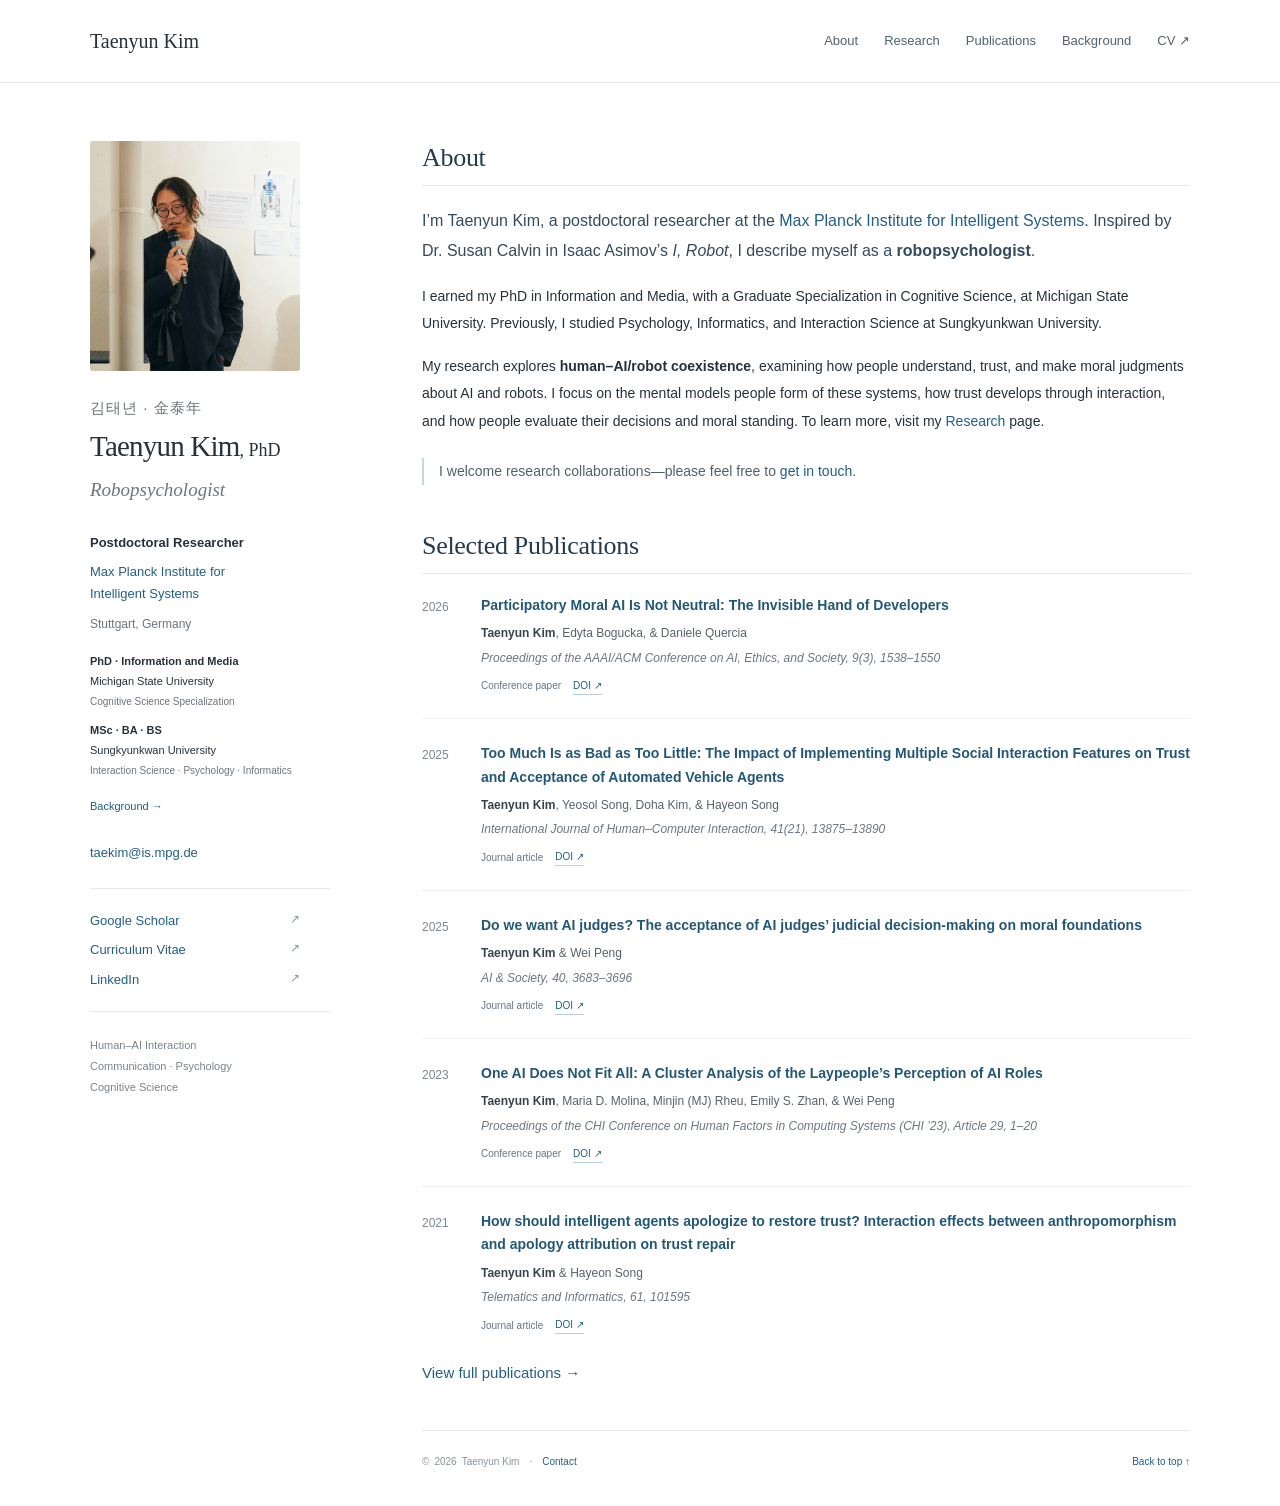
==== commit 88d61515: "Update selected AIES publication DOI on home page" ====
--- a/index.html
+++ b/index.html
@@ -55,7 +55,7 @@
 <p class="collaboration">I welcome research collaborations—please feel free to <a href="mailto:taekim@is.mpg.de">get in touch</a>.</p></section>
 
 
-<section class="publication-overview" id="selected-publications"><h2>Selected Publications</h2><ol class="publication-list"><li data-year="2026" data-topics="[&quot;Morality &amp; ethics&quot;, &quot;Generative AI&quot;]"><div class="pub-year">2026</div><div><h3><a href="https://scholar.google.com/scholar?q=Participatory%20Moral%20AI%20Is%20Not%20Neutral%3A%20The%20Invisible%20Hand%20of%20Developers" target="_blank" rel="noopener">Participatory Moral AI Is Not Neutral: The Invisible Hand of Developers</a></h3><p><strong>Taenyun Kim</strong>, Edyta Bogucka, &amp; Daniele Quercia</p><p class="venue">Proceedings of the AAAI/ACM Conference on AI, Ethics, and Society, 9(3), 1538–1550</p><div class="pub-meta"><span class="pub-type">Conference paper</span><a class="paper-link" href="https://scholar.google.com/scholar?q=Participatory%20Moral%20AI%20Is%20Not%20Neutral%3A%20The%20Invisible%20Hand%20of%20Developers" target="_blank" rel="noopener">Find on Scholar ↗</a></div></div></li><li data-year="2025" data-topics="[&quot;Trust &amp; cooperation&quot;, &quot;Minds &amp; mental models&quot;]"><div class="pub-year">2025</div><div><h3><a href="https://doi.org/10.1080/10447318.2025.2477744" target="_blank" rel="noopener">Too Much Is as Bad as Too Little: The Impact of Implementing Multiple Social Interaction Features on Trust and Acceptance of Automated Vehicle Agents</a></h3><p><strong>Taenyun Kim</strong>, Yeosol Song, Doha Kim, &amp; Hayeon Song</p><p class="venue">International Journal of Human–Computer Interaction, 41(21), 13875–13890</p><div class="pub-meta"><span class="pub-type">Journal article</span><a class="paper-link" href="https://doi.org/10.1080/10447318.2025.2477744" target="_blank" rel="noopener">DOI ↗</a></div></div></li><li data-year="2025" data-topics="[&quot;Morality &amp; ethics&quot;]"><div class="pub-year">2025</div><div><h3><a href="https://doi.org/10.1007/s00146-024-02121-9" target="_blank" rel="noopener">Do we want AI judges? The acceptance of AI judges’ judicial decision-making on moral foundations</a></h3><p><strong>Taenyun Kim</strong> &amp; Wei Peng</p><p class="venue">AI &amp; Society, 40, 3683–3696</p><div class="pub-meta"><span class="pub-type">Journal article</span><a class="paper-link" href="https://doi.org/10.1007/s00146-024-02121-9" target="_blank" rel="noopener">DOI ↗</a></div></div></li><li data-year="2023" data-topics="[&quot;Minds &amp; mental models&quot;]"><div class="pub-year">2023</div><div><h3><a href="https://doi.org/10.1145/3544548.3581340" target="_blank" rel="noopener">One AI Does Not Fit All: A Cluster Analysis of the Laypeople’s Perception of AI Roles</a></h3><p><strong>Taenyun Kim</strong>, Maria D. Molina, Minjin (MJ) Rheu, Emily S. Zhan, &amp; Wei Peng</p><p class="venue">Proceedings of the CHI Conference on Human Factors in Computing Systems (CHI ’23), Article 29, 1–20</p><div class="pub-meta"><span class="pub-type">Conference paper</span><a class="paper-link" href="https://doi.org/10.1145/3544548.3581340" target="_blank" rel="noopener">DOI ↗</a></div></div></li><li data-year="2021" data-topics="[&quot;Trust &amp; cooperation&quot;, &quot;Minds &amp; mental models&quot;]"><div class="pub-year">2021</div><div><h3><a href="https://doi.org/10.1016/j.tele.2021.101595" target="_blank" rel="noopener">How should intelligent agents apologize to restore trust? Interaction effects between anthropomorphism and apology attribution on trust repair</a></h3><p><strong>Taenyun Kim</strong> &amp; Hayeon Song</p><p class="venue">Telematics and Informatics, 61, 101595</p><div class="pub-meta"><span class="pub-type">Journal article</span><a class="paper-link" href="https://doi.org/10.1016/j.tele.2021.101595" target="_blank" rel="noopener">DOI ↗</a></div></div></li></ol><p style="margin-top:24px"><a href="publications.html">View full publications →</a></p></section>
+<section class="publication-overview" id="selected-publications"><h2>Selected Publications</h2><ol class="publication-list"><li data-year="2026" data-topics="[&quot;Morality &amp; ethics&quot;, &quot;Generative AI&quot;]"><div class="pub-year">2026</div><div><h3><a href="https://doi.org/10.1609/aies.v9i3.43246" target="_blank" rel="noopener">Participatory Moral AI Is Not Neutral: The Invisible Hand of Developers</a></h3><p><strong>Taenyun Kim</strong>, Edyta Bogucka, &amp; Daniele Quercia</p><p class="venue">Proceedings of the AAAI/ACM Conference on AI, Ethics, and Society, 9(3), 1538–1550</p><div class="pub-meta"><span class="pub-type">Conference paper</span><a class="paper-link" href="https://doi.org/10.1609/aies.v9i3.43246" target="_blank" rel="noopener">DOI ↗</a></div></div></li><li data-year="2025" data-topics="[&quot;Trust &amp; cooperation&quot;, &quot;Minds &amp; mental models&quot;]"><div class="pub-year">2025</div><div><h3><a href="https://doi.org/10.1080/10447318.2025.2477744" target="_blank" rel="noopener">Too Much Is as Bad as Too Little: The Impact of Implementing Multiple Social Interaction Features on Trust and Acceptance of Automated Vehicle Agents</a></h3><p><strong>Taenyun Kim</strong>, Yeosol Song, Doha Kim, &amp; Hayeon Song</p><p class="venue">International Journal of Human–Computer Interaction, 41(21), 13875–13890</p><div class="pub-meta"><span class="pub-type">Journal article</span><a class="paper-link" href="https://doi.org/10.1080/10447318.2025.2477744" target="_blank" rel="noopener">DOI ↗</a></div></div></li><li data-year="2025" data-topics="[&quot;Morality &amp; ethics&quot;]"><div class="pub-year">2025</div><div><h3><a href="https://doi.org/10.1007/s00146-024-02121-9" target="_blank" rel="noopener">Do we want AI judges? The acceptance of AI judges’ judicial decision-making on moral foundations</a></h3><p><strong>Taenyun Kim</strong> &amp; Wei Peng</p><p class="venue">AI &amp; Society, 40, 3683–3696</p><div class="pub-meta"><span class="pub-type">Journal article</span><a class="paper-link" href="https://doi.org/10.1007/s00146-024-02121-9" target="_blank" rel="noopener">DOI ↗</a></div></div></li><li data-year="2023" data-topics="[&quot;Minds &amp; mental models&quot;]"><div class="pub-year">2023</div><div><h3><a href="https://doi.org/10.1145/3544548.3581340" target="_blank" rel="noopener">One AI Does Not Fit All: A Cluster Analysis of the Laypeople’s Perception of AI Roles</a></h3><p><strong>Taenyun Kim</strong>, Maria D. Molina, Minjin (MJ) Rheu, Emily S. Zhan, &amp; Wei Peng</p><p class="venue">Proceedings of the CHI Conference on Human Factors in Computing Systems (CHI ’23), Article 29, 1–20</p><div class="pub-meta"><span class="pub-type">Conference paper</span><a class="paper-link" href="https://doi.org/10.1145/3544548.3581340" target="_blank" rel="noopener">DOI ↗</a></div></div></li><li data-year="2021" data-topics="[&quot;Trust &amp; cooperation&quot;, &quot;Minds &amp; mental models&quot;]"><div class="pub-year">2021</div><div><h3><a href="https://doi.org/10.1016/j.tele.2021.101595" target="_blank" rel="noopener">How should intelligent agents apologize to restore trust? Interaction effects between anthropomorphism and apology attribution on trust repair</a></h3><p><strong>Taenyun Kim</strong> &amp; Hayeon Song</p><p class="venue">Telematics and Informatics, 61, 101595</p><div class="pub-meta"><span class="pub-type">Journal article</span><a class="paper-link" href="https://doi.org/10.1016/j.tele.2021.101595" target="_blank" rel="noopener">DOI ↗</a></div></div></li></ol><p style="margin-top:24px"><a href="publications.html">View full publications →</a></p></section>
 
 <footer>© <span id="year">2026</span> Taenyun Kim <span class="footer-dot">·</span> <a href="mailto:taekim@is.mpg.de">Contact</a><a class="back-top" href="#">Back to top ↑</a></footer>
 </main></div><script>document.getElementById('year').textContent=new Date().getFullYear();</script>
